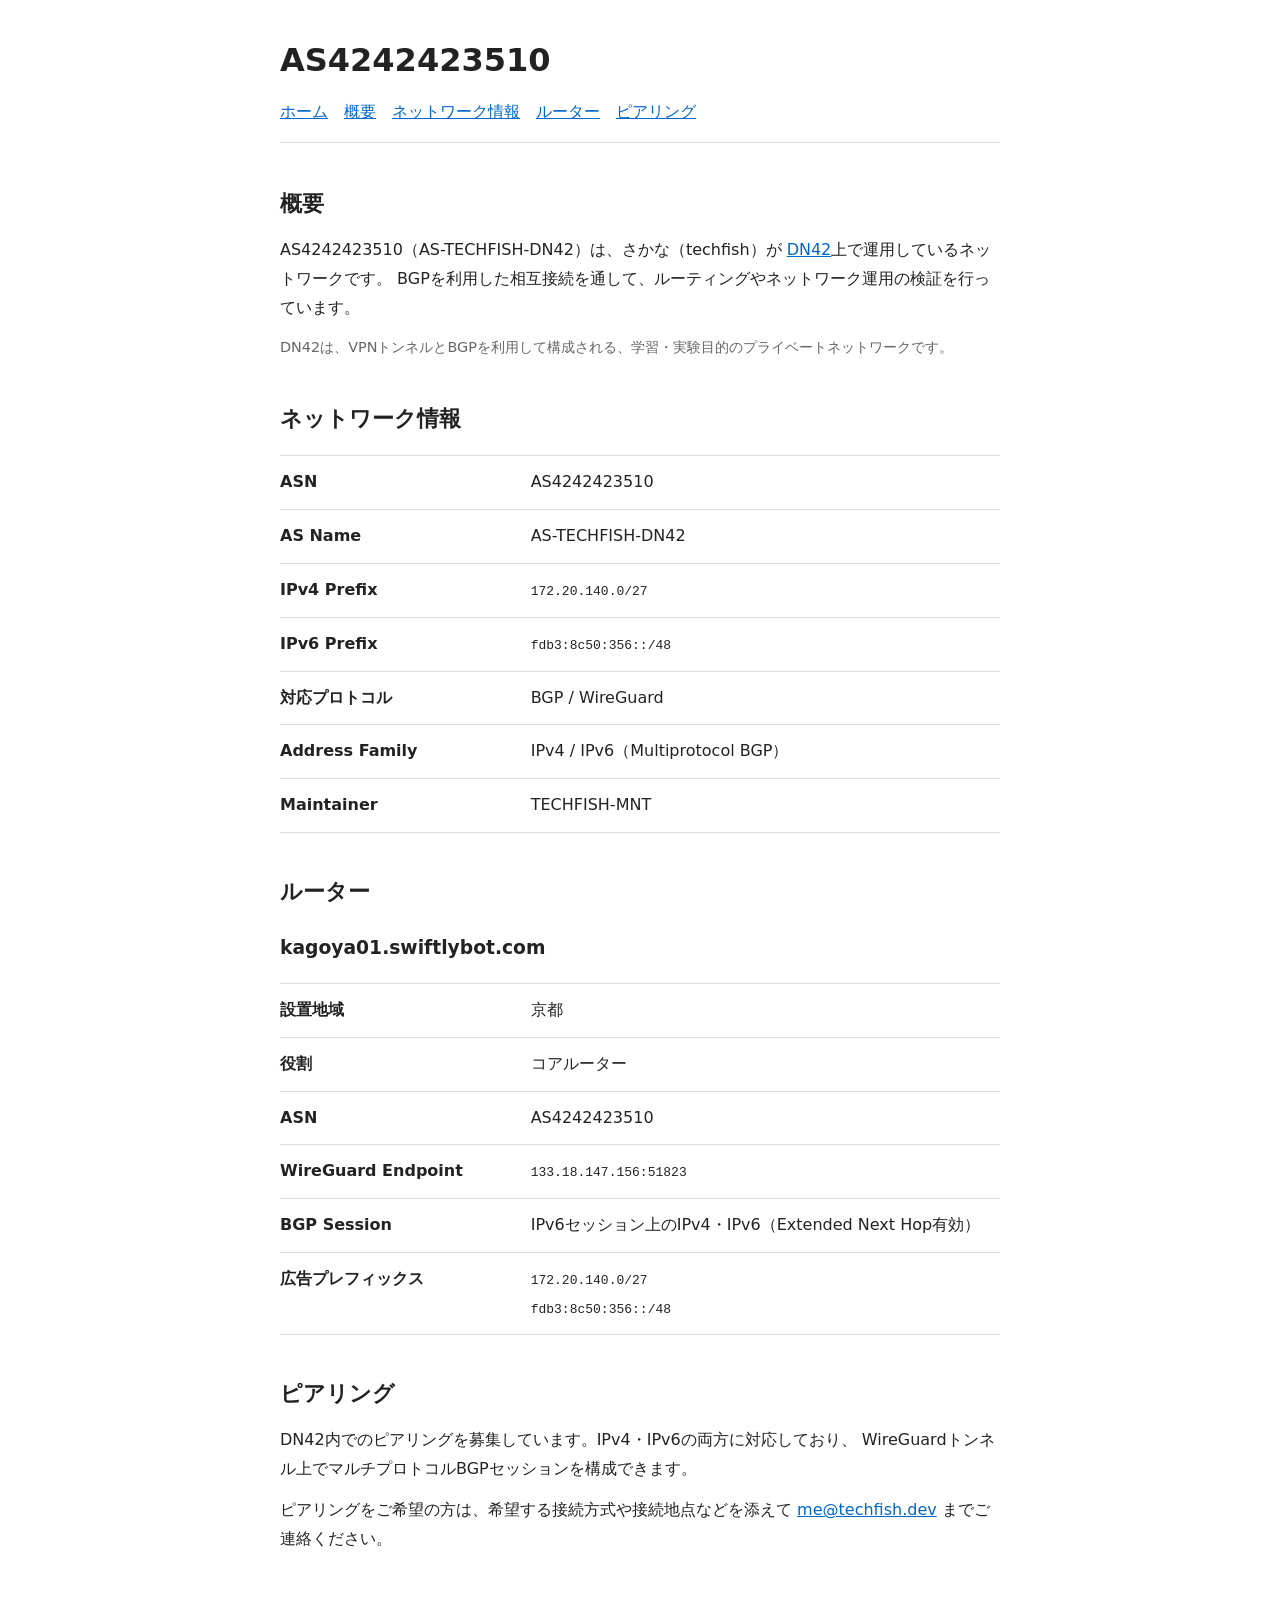
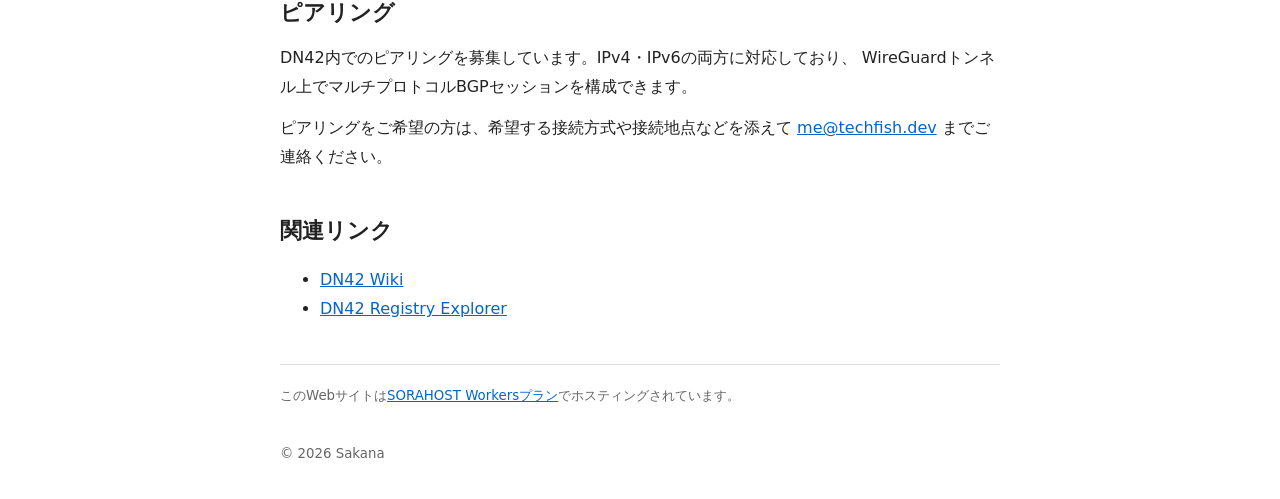
==== dn42/index.html @ 0cdb817d "initial commit" ====
<!DOCTYPE html>
<html lang="ja">
<head>
  <meta charset="utf-8">
  <meta name="viewport" content="width=device-width, initial-scale=1">

  <title>AS4242423510 | さかなのサイト</title>
  <meta
    name="description"
    content="DN42で運用しているAS4242423510（AS-TECHFISH-DN42）のネットワーク情報とピアリング案内です。"
  >
  <meta name="robots" content="index, follow, max-image-preview:large, max-snippet:-1, max-video-preview:-1">
  <meta name="author" content="Sakana">
  <meta name="theme-color" content="#ffffff" media="(prefers-color-scheme: light)">
  <meta name="theme-color" content="#181a1b" media="(prefers-color-scheme: dark)">
  <meta name="color-scheme" content="light dark">

  <link rel="canonical" href="https://techfish.dev/dn42/">
  <link rel="icon" href="/favicon.ico" sizes="any">

  <meta property="og:type" content="website">
  <meta property="og:locale" content="ja_JP">
  <meta property="og:site_name" content="さかなのサイト">
  <meta property="og:title" content="AS4242423510 | さかなのサイト">
  <meta property="og:description" content="AS-TECHFISH-DN42のネットワーク情報とピアリング案内です。">
  <meta property="og:url" content="https://techfish.dev/dn42/">
  <meta name="twitter:card" content="summary">
  <meta name="twitter:title" content="AS4242423510 | さかなのサイト">
  <meta name="twitter:description" content="AS-TECHFISH-DN42のネットワーク情報とピアリング案内です。">

  <style>
    :root {
      color-scheme: light dark;
      --background: #ffffff;
      --text: #222222;
      --muted: #666666;
      --link: #0066cc;
      --border: #dddddd;
    }

    @media (prefers-color-scheme: dark) {
      :root {
        --background: #181a1b;
        --text: #e8e6e3;
        --muted: #aaa6a0;
        --link: #6ab0f3;
        --border: #444444;
      }
    }

    * {
      box-sizing: border-box;
    }

    html {
      scroll-behavior: smooth;
    }

    body {
      max-width: 760px;
      margin: 0 auto;
      padding: 2rem 1.25rem;
      color: var(--text);
      background: var(--background);
      font-family: system-ui, -apple-system, BlinkMacSystemFont, "Segoe UI",
        "Noto Sans JP", sans-serif;
      line-height: 1.8;
    }

    header {
      padding-bottom: 1rem;
      border-bottom: 1px solid var(--border);
    }

    h1 {
      margin: 0;
      font-size: 2rem;
    }

    nav {
      display: flex;
      flex-wrap: wrap;
      gap: 1rem;
      margin-top: 0.5rem;
    }

    main {
      padding: 1.5rem 0;
    }

    section + section {
      margin-top: 2.5rem;
    }

    h2 {
      margin-bottom: 0.5rem;
      font-size: 1.35rem;
    }

    p {
      margin: 0.75rem 0;
    }

    a {
      color: var(--link);
    }

    a:focus-visible {
      outline: 3px solid var(--link);
      outline-offset: 3px;
    }

    .skip-link {
      position: absolute;
      top: 0;
      left: -9999px;
      padding: 0.75rem 1rem;
      color: var(--background);
      background: var(--text);
      z-index: 1;
    }

    .skip-link:focus {
      left: 0;
    }

    .network-details {
      margin: 1rem 0 0;
      border-top: 1px solid var(--border);
    }

    .network-details div {
      display: grid;
      grid-template-columns: minmax(9rem, 1fr) 2fr;
      gap: 1rem;
      padding: 0.75rem 0;
      border-bottom: 1px solid var(--border);
    }

    .network-details dt {
      font-weight: 700;
    }

    .network-details dd {
      min-width: 0;
      margin: 0;
      overflow-wrap: anywhere;
    }

    .note {
      color: var(--muted);
      font-size: 0.9rem;
    }

    footer {
      padding-top: 1rem;
      color: var(--muted);
      border-top: 1px solid var(--border);
    }

    @media (max-width: 600px) {
      .network-details div {
        grid-template-columns: 1fr;
        gap: 0.15rem;
      }
    }
  </style>
</head>

<body>
  <a class="skip-link" href="#main-content">本文へ移動</a>
  <header>
    <h1>AS4242423510</h1>

    <nav aria-label="メインナビゲーション">
      <a href="/">ホーム</a>
      <a href="#about">概要</a>
      <a href="#network">ネットワーク情報</a>
      <a href="#routers">ルーター</a>
      <a href="#peering">ピアリング</a>
    </nav>
  </header>

  <main id="main-content">
    <section id="about">
      <h2>概要</h2>

      <p>
        AS4242423510（AS-TECHFISH-DN42）は、さかな（techfish）が
        <a href="https://dn42.dev/" target="_blank" rel="noopener noreferrer">DN42</a>上で運用しているネットワークです。
        BGPを利用した相互接続を通して、ルーティングやネットワーク運用の検証を行っています。
      </p>

      <p class="note">
        DN42は、VPNトンネルとBGPを利用して構成される、学習・実験目的のプライベートネットワークです。
      </p>
    </section>

    <section id="network">
      <h2>ネットワーク情報</h2>

      <dl class="network-details">
        <div>
          <dt>ASN</dt>
          <dd>AS4242423510</dd>
        </div>
        <div>
          <dt>AS Name</dt>
          <dd>AS-TECHFISH-DN42</dd>
        </div>
        <div>
          <dt>IPv4 Prefix</dt>
          <dd><code>172.20.140.0/27</code></dd>
        </div>
        <div>
          <dt>IPv6 Prefix</dt>
          <dd><code>fdb3:8c50:356::/48</code></dd>
        </div>
        <div>
          <dt>対応プロトコル</dt>
          <dd>BGP / WireGuard</dd>
        </div>
        <div>
          <dt>Address Family</dt>
          <dd>IPv4 / IPv6（Multiprotocol BGP）</dd>
        </div>
        <div>
          <dt>Maintainer</dt>
          <dd>TECHFISH-MNT</dd>
        </div>
      </dl>
    </section>

    <section id="routers">
      <h2>ルーター</h2>

      <h3>kagoya01.swiftlybot.com</h3>

      <dl class="network-details">
        <div>
          <dt>設置地域</dt>
          <dd>京都</dd>
        </div>
        <div>
          <dt>役割</dt>
          <dd>コアルーター</dd>
        </div>
        <div>
          <dt>ASN</dt>
          <dd>AS4242423510</dd>
        </div>
        <div>
          <dt>WireGuard Endpoint</dt>
          <dd><code>133.18.147.156:51823</code></dd>
        </div>
        <div>
          <dt>BGP Session</dt>
          <dd>IPv6セッション上のIPv4・IPv6（Extended Next Hop有効）</dd>
        </div>
        <div>
          <dt>広告プレフィックス</dt>
          <dd><code>172.20.140.0/27</code><br><code>fdb3:8c50:356::/48</code></dd>
        </div>
      </dl>
    </section>

    <section id="peering">
      <h2>ピアリング</h2>

      <p>
        DN42内でのピアリングを募集しています。IPv4・IPv6の両方に対応しており、
        WireGuardトンネル上でマルチプロトコルBGPセッションを構成できます。
      </p>

      <p>
        ピアリングをご希望の方は、希望する接続方式や接続地点などを添えて
        <a href="mailto:me@techfish.dev">me@techfish.dev</a> までご連絡ください。
      </p>
    </section>


    <section id="peering">
      <h2>ピアリング</h2>

      <p>
        DN42内でのピアリングを募集しています。IPv4・IPv6の両方に対応しており、
        WireGuardトンネル上でマルチプロトコルBGPセッションを構成できます。
      </p>

      <p>
        ピアリングをご希望の方は、希望する接続方式や接続地点などを添えて
        <a href="mailto:me@techfish.dev">me@techfish.dev</a> までご連絡ください。
      </p>
    </section>

    <section id="resources">
      <h2>関連リンク</h2>

      <ul>
        <li><a href="https://dn42.dev/" target="_blank" rel="noopener noreferrer">DN42 Wiki</a></li>
        <li><a href="https://explorer.dn42.dev/" target="_blank" rel="noopener noreferrer">DN42 Registry Explorer</a></li>
      </ul>
    </section>
  </main>

  <footer>
    <small>このWebサイトは<a href="https://sorahost.net" target="_blank" rel="noopener noreferrer">SORAHOST Workersプラン</a>でホスティングされています。</small>
    <br>
    <br>
    <small>© 2026 Sakana</small>
  </footer>
</body>
</html>
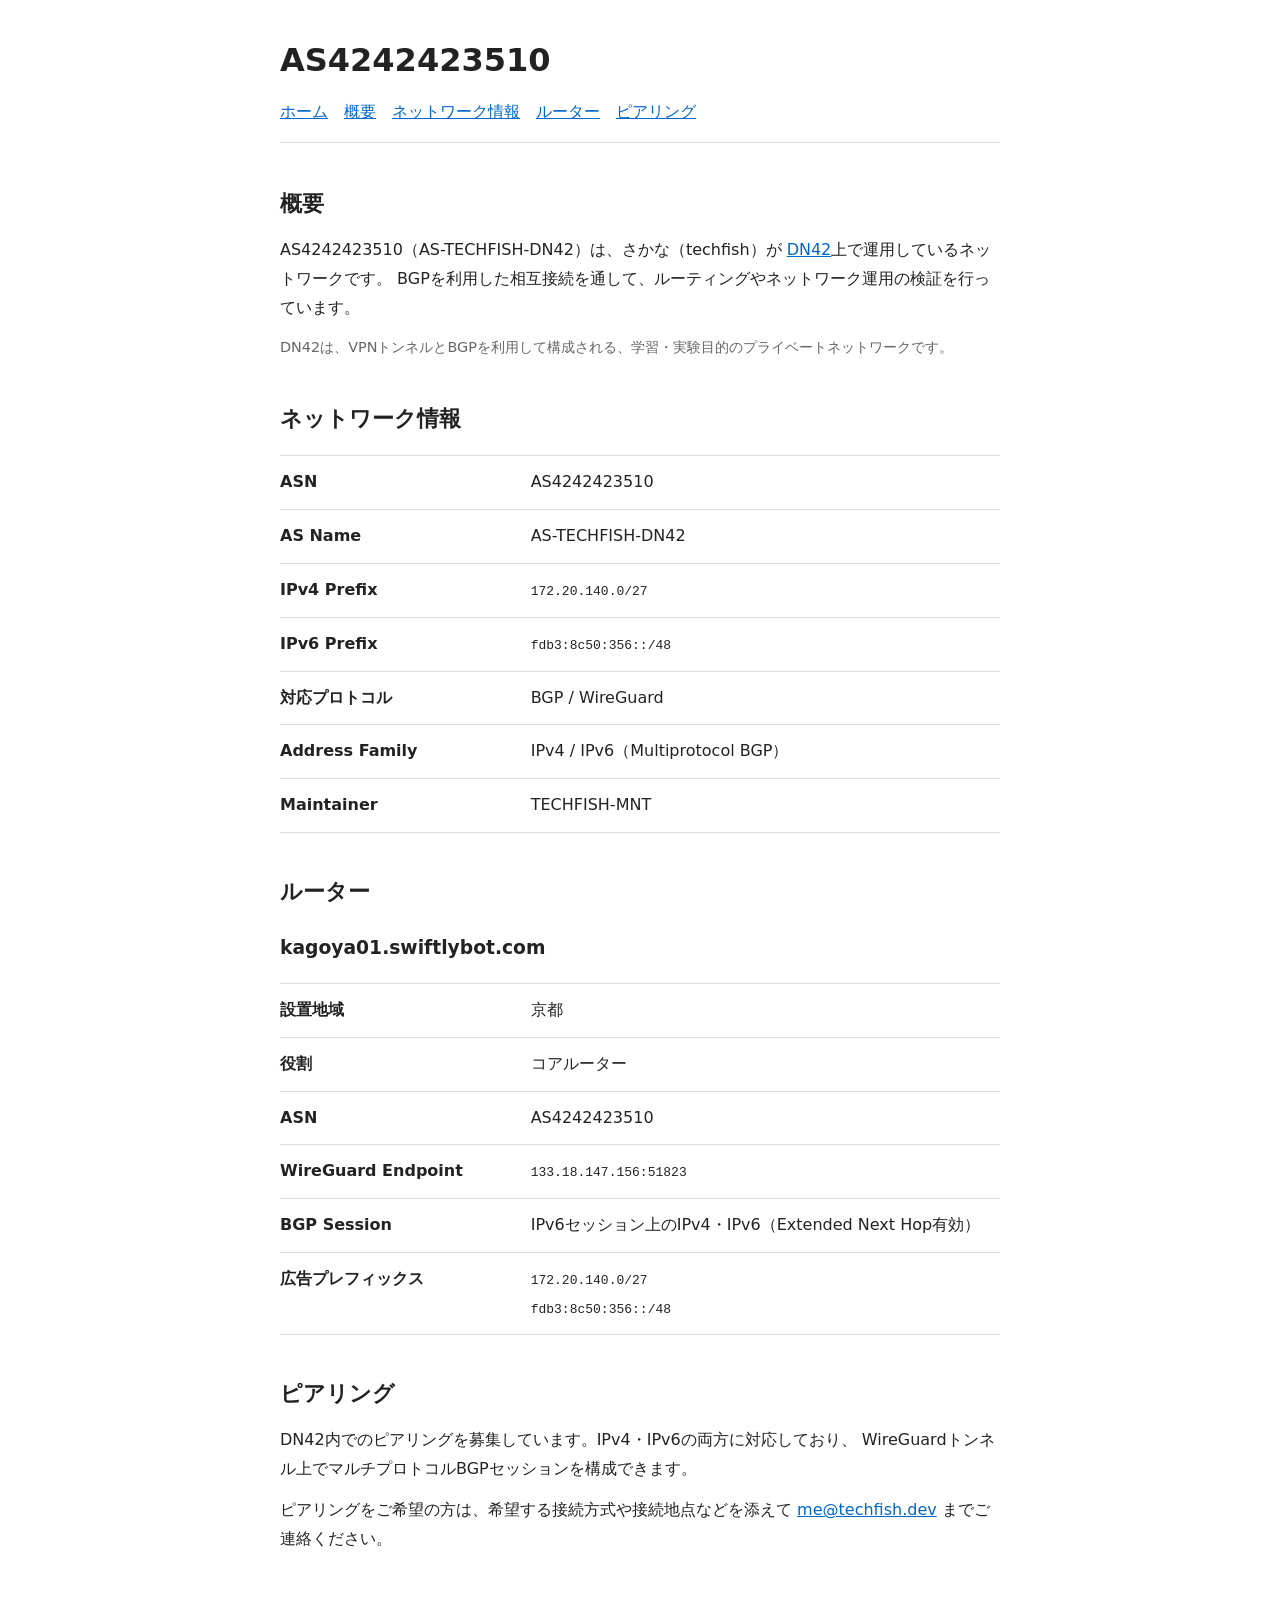
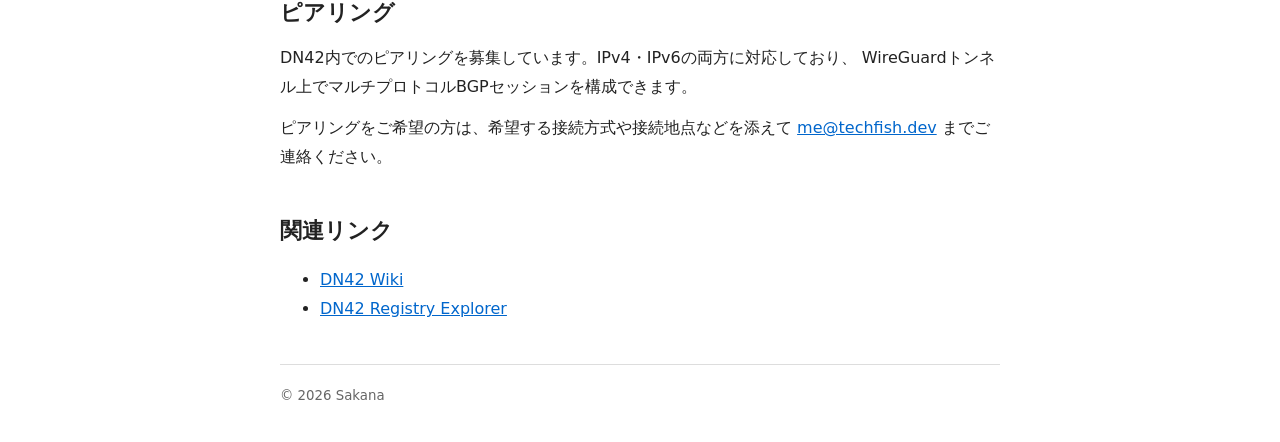
==== commit ac684cbb: "フッターからホスティング情報を削除" ====
--- a/dn42/index.html
+++ b/dn42/index.html
@@ -304,9 +304,6 @@
   </main>
 
   <footer>
-    <small>このWebサイトは<a href="https://sorahost.net" target="_blank" rel="noopener noreferrer">SORAHOST Workersプラン</a>でホスティングされています。</small>
-    <br>
-    <br>
     <small>© 2026 Sakana</small>
   </footer>
 </body>
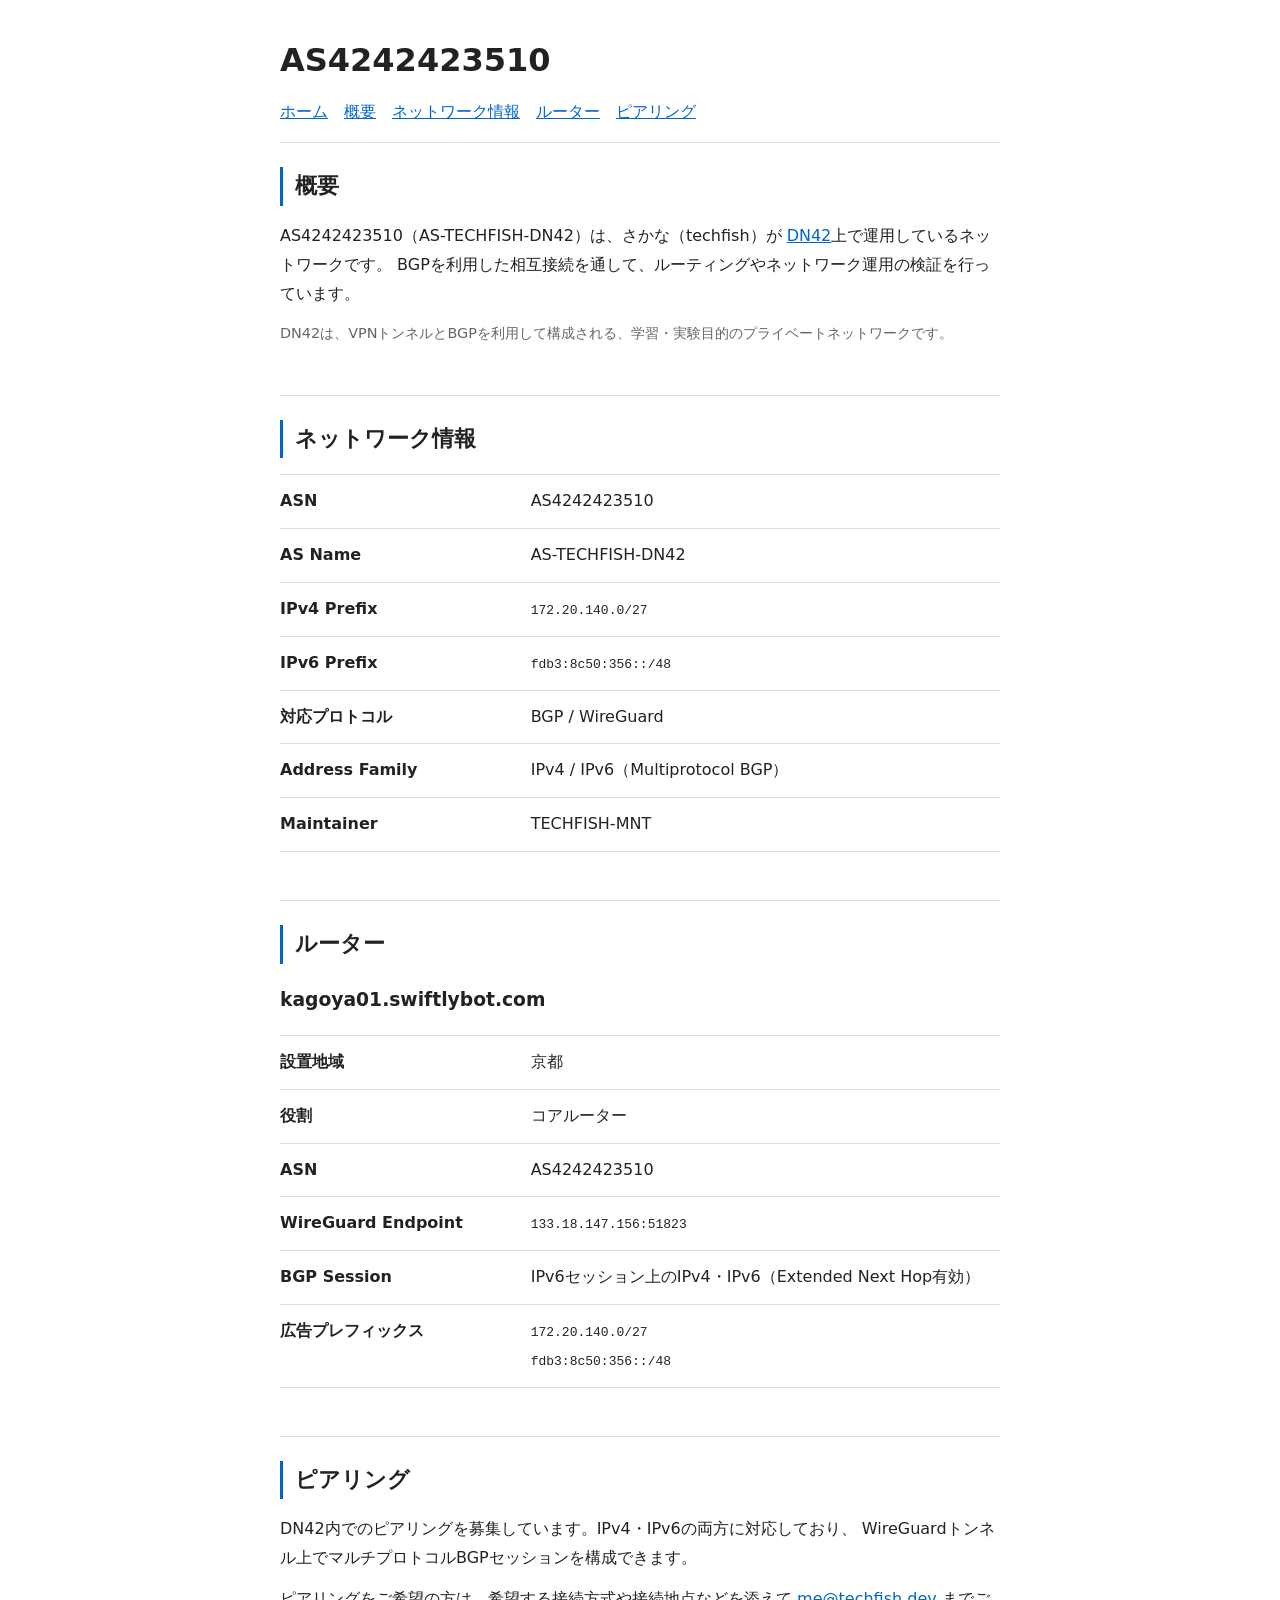
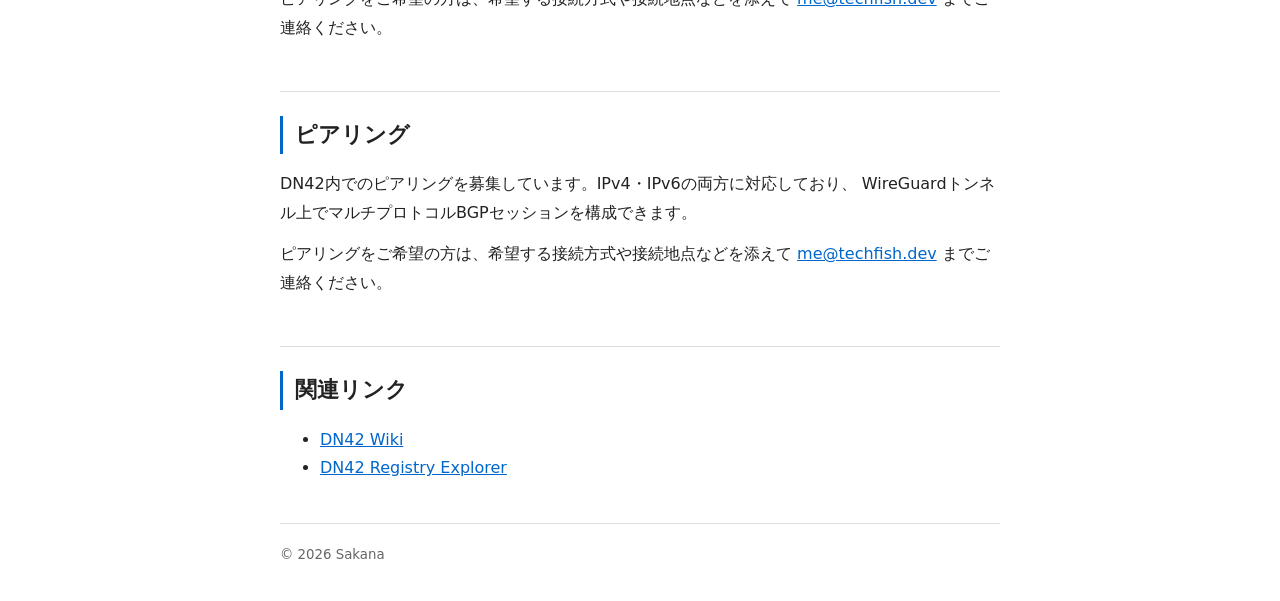
==== commit 9aae8a0e: "スタイルの調整とサービス一覧セクションを追加" ====
--- a/dn42/index.html
+++ b/dn42/index.html
@@ -89,11 +89,15 @@
     }
 
     section + section {
-      margin-top: 2.5rem;
+      margin-top: 3rem;
+      padding-top: 1.5rem;
+      border-top: 1px solid var(--border);
     }
 
     h2 {
-      margin-bottom: 0.5rem;
+      margin: 0 0 1rem;
+      padding-left: 0.75rem;
+      border-left: 3px solid var(--link);
       font-size: 1.35rem;
     }
 
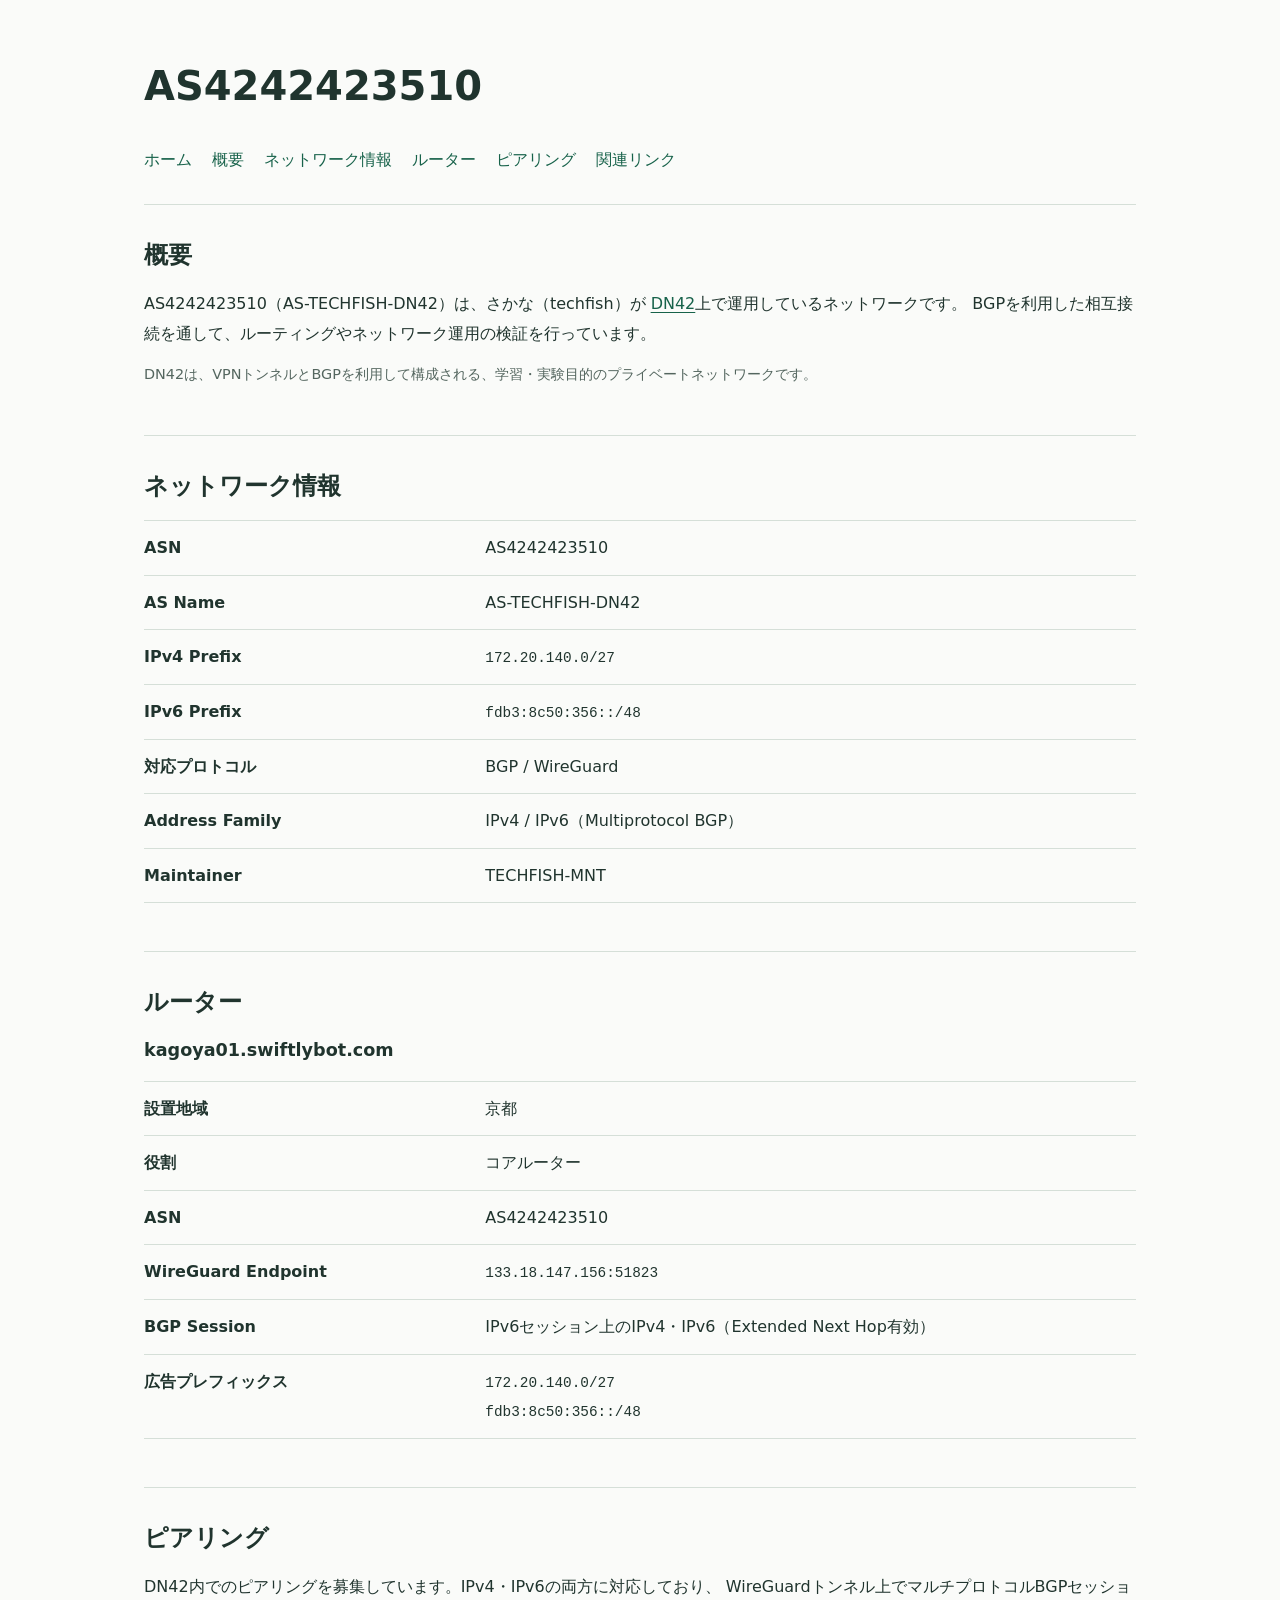
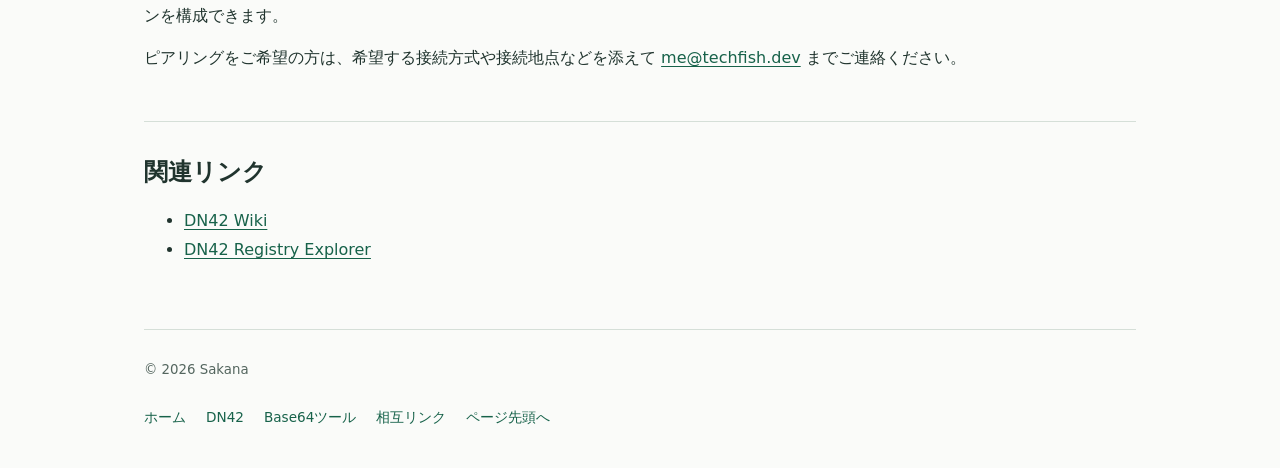
==== commit d141fbd6: "Refactor code structure for improved readability and maintainability" ====
--- a/dn42/index.html
+++ b/dn42/index.html
@@ -28,147 +28,7 @@
   <meta name="twitter:title" content="AS4242423510 | さかなのサイト">
   <meta name="twitter:description" content="AS-TECHFISH-DN42のネットワーク情報とピアリング案内です。">
 
-  <style>
-    :root {
-      color-scheme: light dark;
-      --background: #ffffff;
-      --text: #222222;
-      --muted: #666666;
-      --link: #0066cc;
-      --border: #dddddd;
-    }
-
-    @media (prefers-color-scheme: dark) {
-      :root {
-        --background: #181a1b;
-        --text: #e8e6e3;
-        --muted: #aaa6a0;
-        --link: #6ab0f3;
-        --border: #444444;
-      }
-    }
-
-    * {
-      box-sizing: border-box;
-    }
-
-    html {
-      scroll-behavior: smooth;
-    }
-
-    body {
-      max-width: 760px;
-      margin: 0 auto;
-      padding: 2rem 1.25rem;
-      color: var(--text);
-      background: var(--background);
-      font-family: system-ui, -apple-system, BlinkMacSystemFont, "Segoe UI",
-        "Noto Sans JP", sans-serif;
-      line-height: 1.8;
-    }
-
-    header {
-      padding-bottom: 1rem;
-      border-bottom: 1px solid var(--border);
-    }
-
-    h1 {
-      margin: 0;
-      font-size: 2rem;
-    }
-
-    nav {
-      display: flex;
-      flex-wrap: wrap;
-      gap: 1rem;
-      margin-top: 0.5rem;
-    }
-
-    main {
-      padding: 1.5rem 0;
-    }
-
-    section + section {
-      margin-top: 3rem;
-      padding-top: 1.5rem;
-      border-top: 1px solid var(--border);
-    }
-
-    h2 {
-      margin: 0 0 1rem;
-      padding-left: 0.75rem;
-      border-left: 3px solid var(--link);
-      font-size: 1.35rem;
-    }
-
-    p {
-      margin: 0.75rem 0;
-    }
-
-    a {
-      color: var(--link);
-    }
-
-    a:focus-visible {
-      outline: 3px solid var(--link);
-      outline-offset: 3px;
-    }
-
-    .skip-link {
-      position: absolute;
-      top: 0;
-      left: -9999px;
-      padding: 0.75rem 1rem;
-      color: var(--background);
-      background: var(--text);
-      z-index: 1;
-    }
-
-    .skip-link:focus {
-      left: 0;
-    }
-
-    .network-details {
-      margin: 1rem 0 0;
-      border-top: 1px solid var(--border);
-    }
-
-    .network-details div {
-      display: grid;
-      grid-template-columns: minmax(9rem, 1fr) 2fr;
-      gap: 1rem;
-      padding: 0.75rem 0;
-      border-bottom: 1px solid var(--border);
-    }
-
-    .network-details dt {
-      font-weight: 700;
-    }
-
-    .network-details dd {
-      min-width: 0;
-      margin: 0;
-      overflow-wrap: anywhere;
-    }
-
-    .note {
-      color: var(--muted);
-      font-size: 0.9rem;
-    }
-
-    footer {
-      padding-top: 1rem;
-      color: var(--muted);
-      border-top: 1px solid var(--border);
-    }
-
-    @media (max-width: 600px) {
-      .network-details div {
-        grid-template-columns: 1fr;
-        gap: 0.15rem;
-      }
-    }
-  </style>
+  <link rel="stylesheet" href="/assets/site.css">
 </head>
 
 <body>
@@ -182,10 +42,11 @@
       <a href="#network">ネットワーク情報</a>
       <a href="#routers">ルーター</a>
       <a href="#peering">ピアリング</a>
+      <a href="#resources">関連リンク</a>
     </nav>
   </header>
 
-  <main id="main-content">
+  <main id="main-content" tabindex="-1">
     <section id="about">
       <h2>概要</h2>
 
@@ -283,19 +144,7 @@
     </section>
 
 
-    <section id="peering">
-      <h2>ピアリング</h2>
 
-      <p>
-        DN42内でのピアリングを募集しています。IPv4・IPv6の両方に対応しており、
-        WireGuardトンネル上でマルチプロトコルBGPセッションを構成できます。
-      </p>
-
-      <p>
-        ピアリングをご希望の方は、希望する接続方式や接続地点などを添えて
-        <a href="mailto:me@techfish.dev">me@techfish.dev</a> までご連絡ください。
-      </p>
-    </section>
 
     <section id="resources">
       <h2>関連リンク</h2>
@@ -309,6 +158,16 @@
 
   <footer>
     <small>© 2026 Sakana</small>
+    <nav aria-label="フッターナビゲーション"><a href="/">ホーム</a><a href="/dn42/">DN42</a><a href="/base64.html">Base64ツール</a><a href="/#links">相互リンク</a><a href="#main-content">ページ先頭へ</a></nav>
   </footer>
+<!-- Google tag (gtag.js) -->
+<script async src="https://www.googletagmanager.com/gtag/js?id=G-7VX4RYVRDR"></script>
+<script>
+  window.dataLayer = window.dataLayer || [];
+  function gtag(){dataLayer.push(arguments);}
+  gtag('js', new Date());
+
+  gtag('config', 'G-7VX4RYVRDR');
+</script>
 </body>
 </html>
--- a/assets/site.css
+++ b/assets/site.css
@@ -0,0 +1,142 @@
+:root {
+  color-scheme: light dark;
+  --background: #fafbf9;
+  --surface: #ffffff;
+  --text: #20342e;
+  --muted: #54665f;
+  --link: #17624a;
+  --border: #d5dfd8;
+  --soft: #eef3ee;
+}
+
+@media (prefers-color-scheme: dark) {
+  :root {
+    --background: #141c19;
+    --surface: #1b2621;
+    --text: #e4ece6;
+    --muted: #b0c1b6;
+    --link: #91d8b7;
+    --border: #3d5145;
+    --soft: #24362c;
+  }
+}
+
+* { box-sizing: border-box; }
+html { scroll-behavior: smooth; }
+body {
+  max-width: 1040px;
+  margin: 0 auto;
+  padding: 2rem 1.5rem;
+  color: var(--text);
+  background: var(--background);
+  font-family: system-ui, -apple-system, BlinkMacSystemFont, "Segoe UI", "Noto Sans JP", sans-serif;
+  line-height: 1.85;
+  overflow-wrap: anywhere;
+}
+header { padding-bottom: 1.5rem; border-bottom: 1px solid var(--border); }
+.site-name { margin: 0; font-size: 1.25rem; font-weight: 750; }
+.site-name, .site-name a { color: var(--text); text-decoration: none; }
+.site-name span { margin-left: 1rem; color: var(--muted); font-size: .7rem; letter-spacing: .14em; }
+nav { display: flex; flex-wrap: wrap; gap: .5rem 1.25rem; margin-top: 1rem; }
+nav a { padding: .35rem 0; text-decoration: none; }
+nav a:hover { text-decoration: underline; }
+.site-header {
+  display: flex;
+  align-items: center;
+  justify-content: space-between;
+  flex-wrap: wrap;
+  gap: .75rem 2rem;
+  padding-bottom: 1rem;
+}
+.site-brand {
+  display: inline-flex;
+  align-items: center;
+  gap: .65rem;
+  min-height: 44px;
+  color: var(--text);
+  font-size: 1rem;
+  font-weight: 700;
+  text-decoration: none;
+  white-space: nowrap;
+}
+.site-brand img { display: block; flex-shrink: 0; border-radius: 6px; }
+.site-brand:hover { color: var(--link); }
+.site-nav { align-items: center; gap: .25rem 1.5rem; margin: 0; }
+.site-nav a {
+  display: inline-flex;
+  align-items: center;
+  min-height: 44px;
+  color: var(--muted);
+  font-size: .875rem;
+  font-weight: 500;
+  white-space: nowrap;
+}
+.site-nav a:hover { color: var(--link); }
+main { padding: 2rem 0 3rem; }
+main:focus { outline: none; }
+section { scroll-margin-top: 1.5rem; }
+section + section { margin-top: 3rem; padding-top: 2rem; border-top: 1px solid var(--border); }
+h1 { font-size: clamp(1.75rem, 5vw, 2.5rem); line-height: 1.35; }
+h2 { margin: 0 0 1rem; font-size: 1.5rem; line-height: 1.5; }
+h3 { margin: 0 0 .75rem; font-size: 1.1rem; line-height: 1.6; }
+p { margin: .75rem 0; }
+a { color: var(--link); text-underline-offset: .2em; }
+a:hover { text-decoration-thickness: 2px; }
+a:focus-visible, summary:focus-visible { outline: 3px solid var(--link); outline-offset: 4px; border-radius: 2px; }
+.eyebrow { color: var(--muted); font-size: .75rem; font-weight: 700; letter-spacing: .16em; }
+.hero { padding-top: 1rem; }
+.hero h2 { margin: 1rem 0 1.5rem; font-size: clamp(1.9rem, 5vw, 3.3rem); letter-spacing: -.03em; line-height: 1.45; }
+.hero > p:not(.eyebrow) { max-width: 46rem; }
+.hero-actions { display: flex; flex-wrap: wrap; gap: .75rem; margin: 1.75rem 0 2rem; }
+.button { display: inline-flex; align-items: center; justify-content: center; min-height: 44px; padding: .6rem 1.2rem; border: 1px solid var(--link); border-radius: .4rem; background: var(--link); color: var(--background); font-weight: 650; text-decoration: none; }
+.button--secondary { color: var(--link); background: transparent; }
+.quick-links { display: grid; grid-template-columns: repeat(3, minmax(0, 1fr)); gap: 1rem; }
+.quick-links a { display: flex; flex-direction: column; gap: .5rem; padding: 1.25rem; background: var(--soft); border: 1px solid var(--border); border-radius: .5rem; }
+.quick-links strong { display: flex; justify-content: space-between; gap: .5rem; }
+.quick-links a > span, .section-intro, .note { color: var(--muted); font-size: .9rem; }
+.project-grid { display: grid; grid-template-columns: repeat(auto-fit, minmax(min(100%, 260px), 1fr)); gap: 1rem; margin-top: 1.25rem; }
+.card { padding: 1.5rem; background: var(--surface); border: 1px solid var(--border); border-radius: .5rem; }
+.card p { font-size: .95rem; }
+.notice { border: 1px solid var(--border); background: var(--surface); border-radius: .5rem; overflow-wrap: anywhere; }
+.notice + .notice { margin-top: .75rem; }
+.notice summary { padding: .9rem 1rem; cursor: pointer; font-weight: 600; }
+.notice summary::marker { color: var(--link); }
+.notice summary:focus-visible { outline-offset: -3px; }
+.notice[open] summary { border-bottom: 1px solid var(--border); }
+.notice__body { padding: .25rem 1rem .75rem; }
+.skip-link { position: absolute; top: 0; left: -9999px; padding: .75rem 1rem; color: var(--background); background: var(--text); z-index: 1; }
+.skip-link:focus { left: 0; }
+.plain-list { padding-left: 1.4rem; }
+.plain-list li + li { margin-top: .6rem; }
+figure { margin: 1.5rem 0 0; }
+figure img { display: block; width: 100%; max-width: 760px; height: auto; border-radius: .5rem; }
+figcaption { margin-top: .5rem; color: var(--muted); font-size: .85rem; }
+code { font-family: ui-monospace, Consolas, monospace; font-size: .9em; }
+.network-details { margin: 1rem 0 0; border-top: 1px solid var(--border); }
+.network-details div { display: grid; grid-template-columns: minmax(9rem, 1fr) 2fr; gap: 1rem; padding: .75rem 0; border-bottom: 1px solid var(--border); }
+.network-details dt { font-weight: 700; }
+.network-details dd { min-width: 0; margin: 0; overflow-wrap: anywhere; }
+.friend-links { margin-top: 1rem; }
+.friend-link { display: flex; align-items: center; gap: 1.5rem; padding: 1rem 0; border-bottom: 1px solid var(--border); }
+.friend-link:first-child { border-top: 1px solid var(--border); }
+.friend-link__banner { flex: 0 0 320px; display: inline-block; font-weight: 700; }
+.friend-link__banner img { display: block; width: 320px; max-width: 100%; height: 100px; object-fit: contain; object-position: left center; }
+.friend-link__body { min-width: 0; }
+.friend-link__body p { margin: 0; color: var(--muted); font-size: .9rem; line-height: 1.6; }
+footer { padding-top: 1.5rem; color: var(--muted); border-top: 1px solid var(--border); }
+footer nav { font-size: .85rem; }
+@media (max-width: 700px) {
+  body { padding: 1.25rem 1rem; }
+  .quick-links { grid-template-columns: 1fr; }
+  .quick-links a { padding: 1rem; }
+  nav { gap: .25rem 1rem; }
+  nav a { min-height: 44px; display: inline-flex; align-items: center; }
+  .site-header { gap: .25rem; padding-bottom: .75rem; }
+  .site-nav { width: 100%; gap: .25rem 1.25rem; }
+  .friend-link { align-items: flex-start; flex-direction: column; gap: .75rem; }
+  .friend-link__banner { flex-basis: auto; max-width: 100%; }
+  .network-details div { grid-template-columns: 1fr; gap: .15rem; }
+}
+@media (prefers-reduced-motion: reduce) {
+  html { scroll-behavior: auto; }
+}
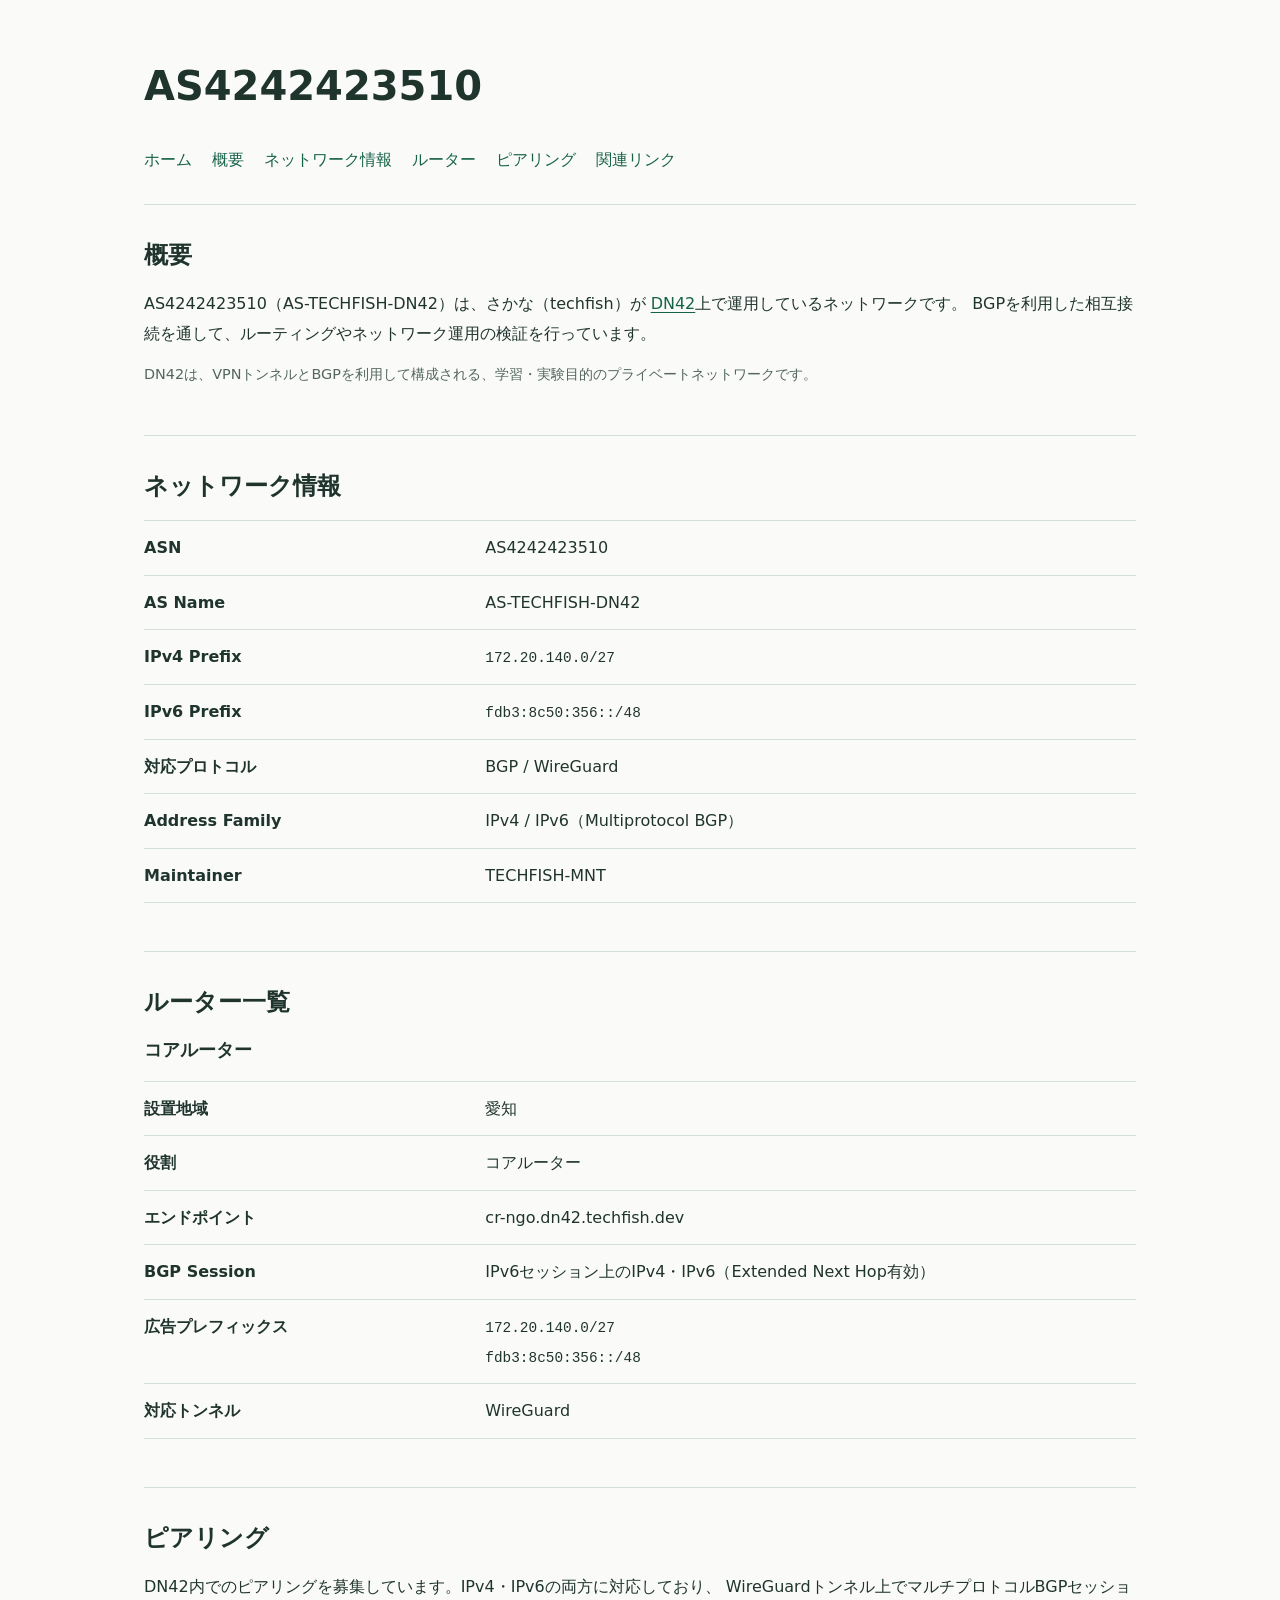
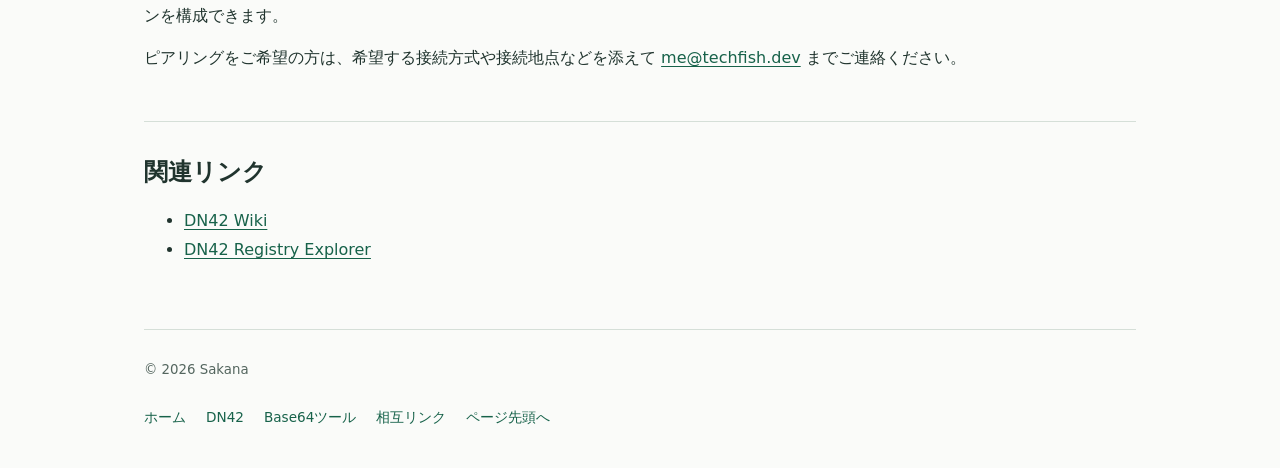
==== commit 37602338: "ルーターセクションのタイトルと詳細を更新し、設置地域を愛知に変更。エンドポイントと対応トンネル情報を追加。" ====
--- a/dn42/index.html
+++ b/dn42/index.html
@@ -97,26 +97,23 @@
     </section>
 
     <section id="routers">
-      <h2>ルーター</h2>
+      <h2>ルーター一覧</h2>
 
-      <h3>kagoya01.swiftlybot.com</h3>
+
+      <h3>コアルーター</h3>
 
       <dl class="network-details">
         <div>
           <dt>設置地域</dt>
-          <dd>京都</dd>
+          <dd>愛知</dd>
         </div>
         <div>
           <dt>役割</dt>
           <dd>コアルーター</dd>
         </div>
         <div>
-          <dt>ASN</dt>
-          <dd>AS4242423510</dd>
-        </div>
-        <div>
-          <dt>WireGuard Endpoint</dt>
-          <dd><code>133.18.147.156:51823</code></dd>
+          <dt>エンドポイント</dt>
+          <dd>cr-ngo.dn42.techfish.dev</dd>
         </div>
         <div>
           <dt>BGP Session</dt>
@@ -125,6 +122,10 @@
         <div>
           <dt>広告プレフィックス</dt>
           <dd><code>172.20.140.0/27</code><br><code>fdb3:8c50:356::/48</code></dd>
+        </div>
+        <div>
+          <dt>対応トンネル</dt>
+          <dd>WireGuard</dd>
         </div>
       </dl>
     </section>
